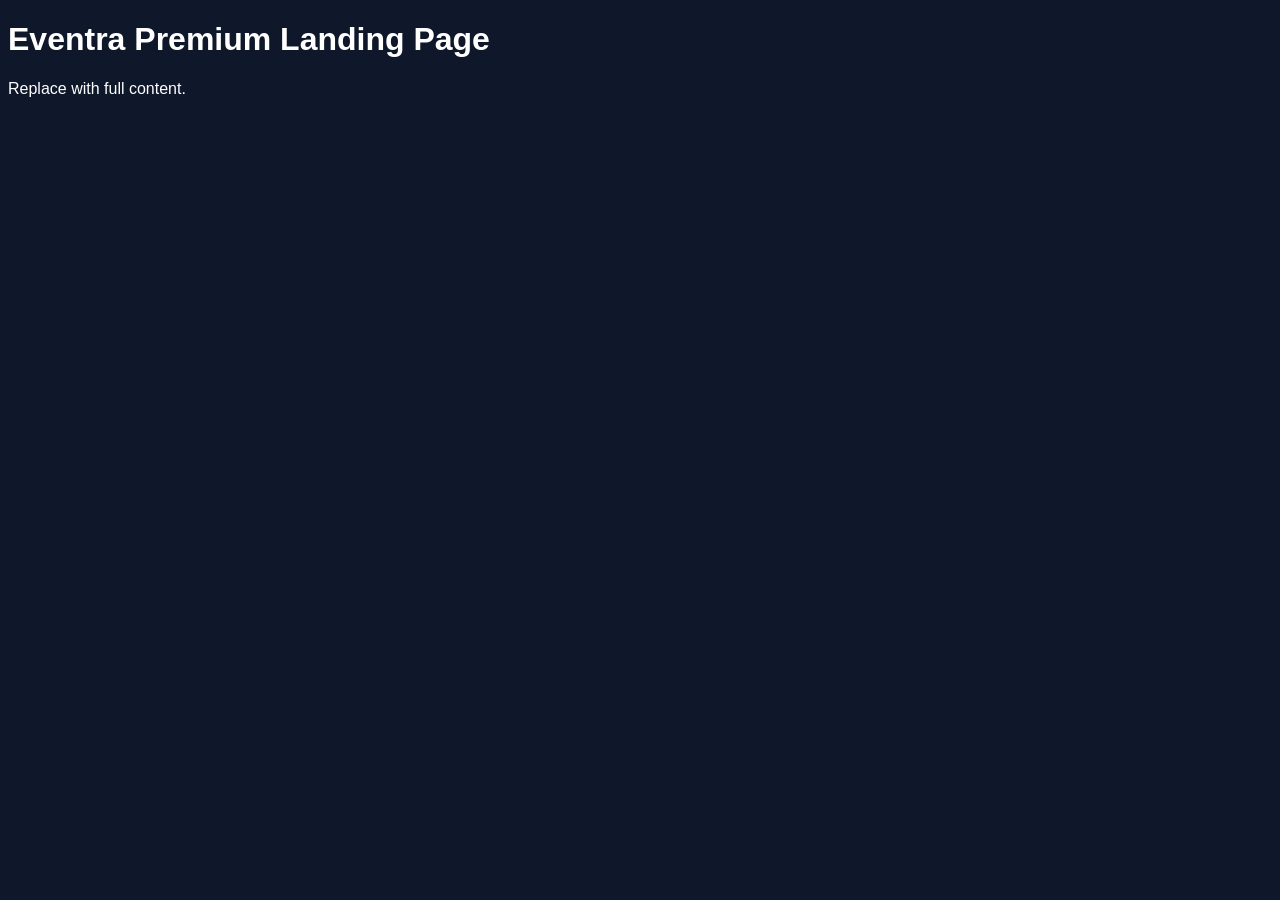
==== index.html @ ff05e982 "Initial commit" ====
<!DOCTYPE html><html><head><title>Eventra Premium</title><link rel='stylesheet' href='css/style.css'></head><body><h1>Eventra Premium Landing Page</h1><p>Replace with full content.</p><script src='js/script.js'></script></body></html>
---- css/style.css ----
body{font-family:Arial;background:#0F172A;color:white}
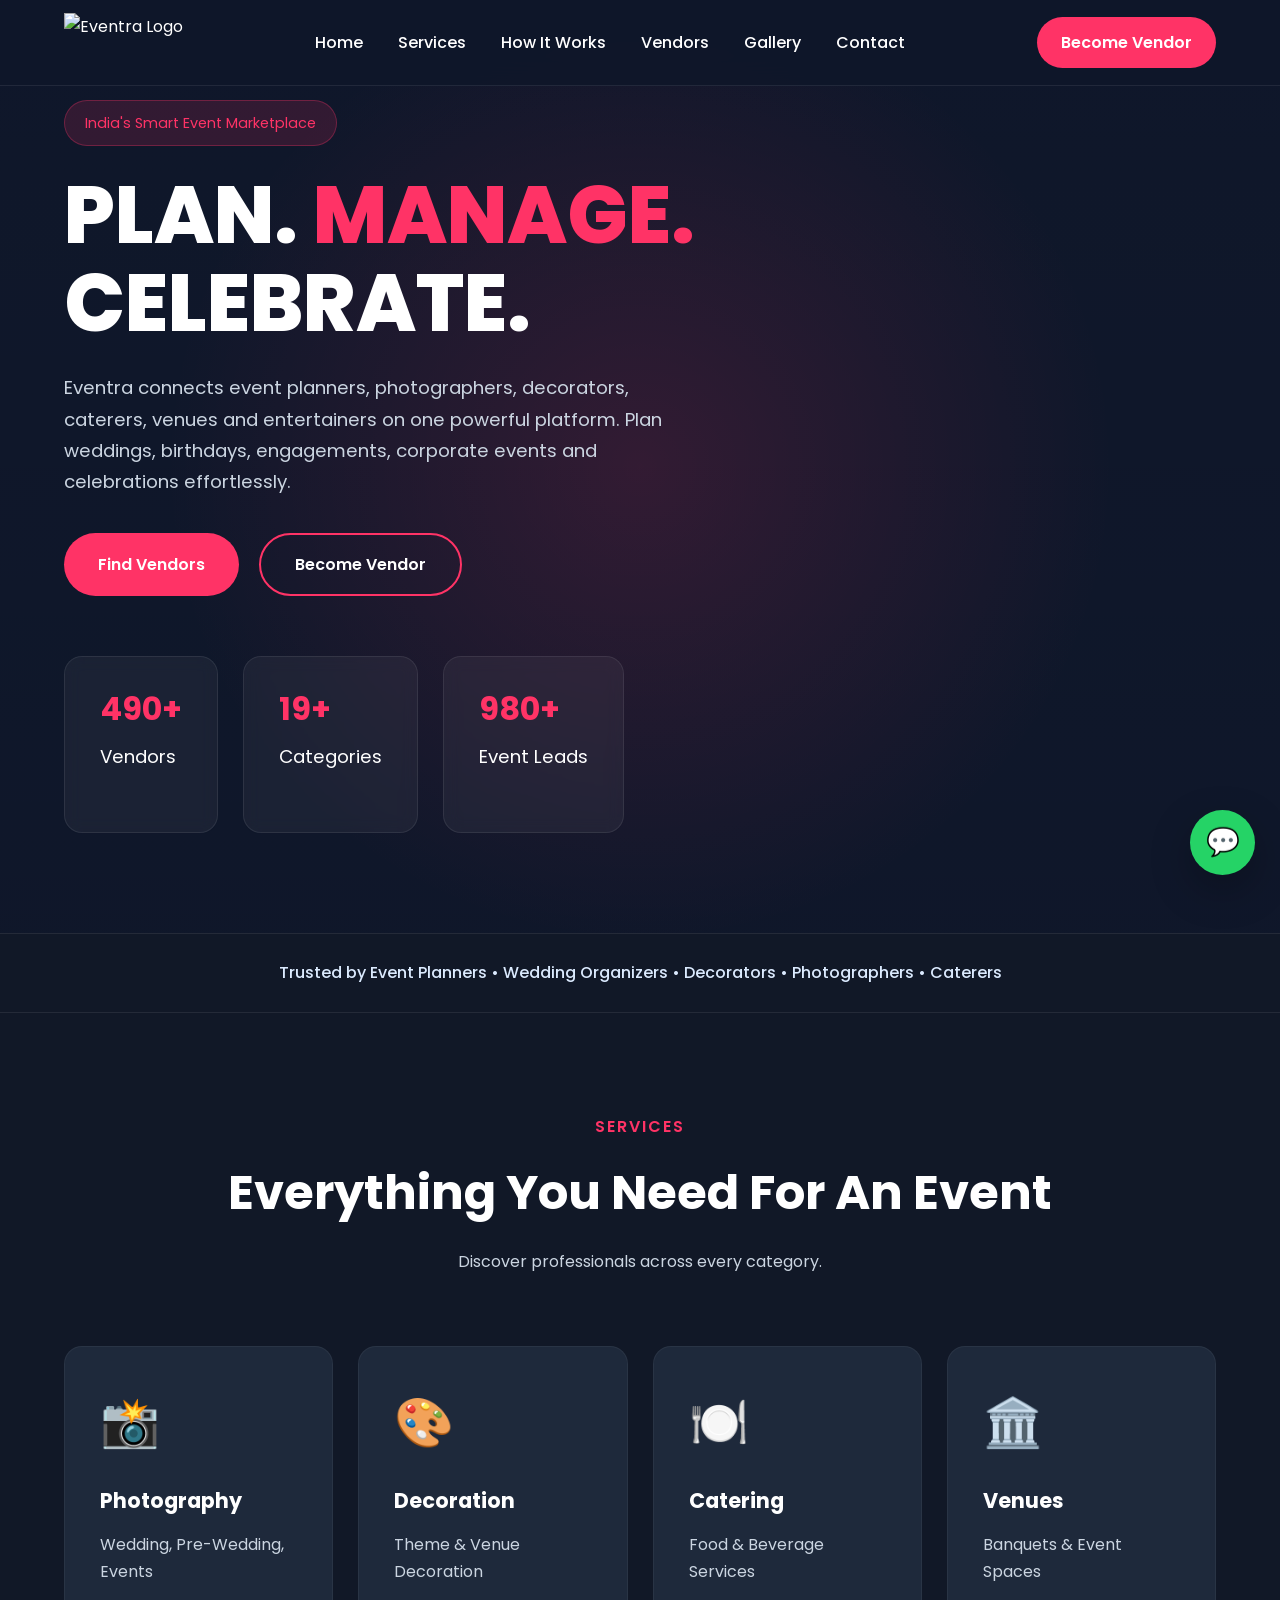
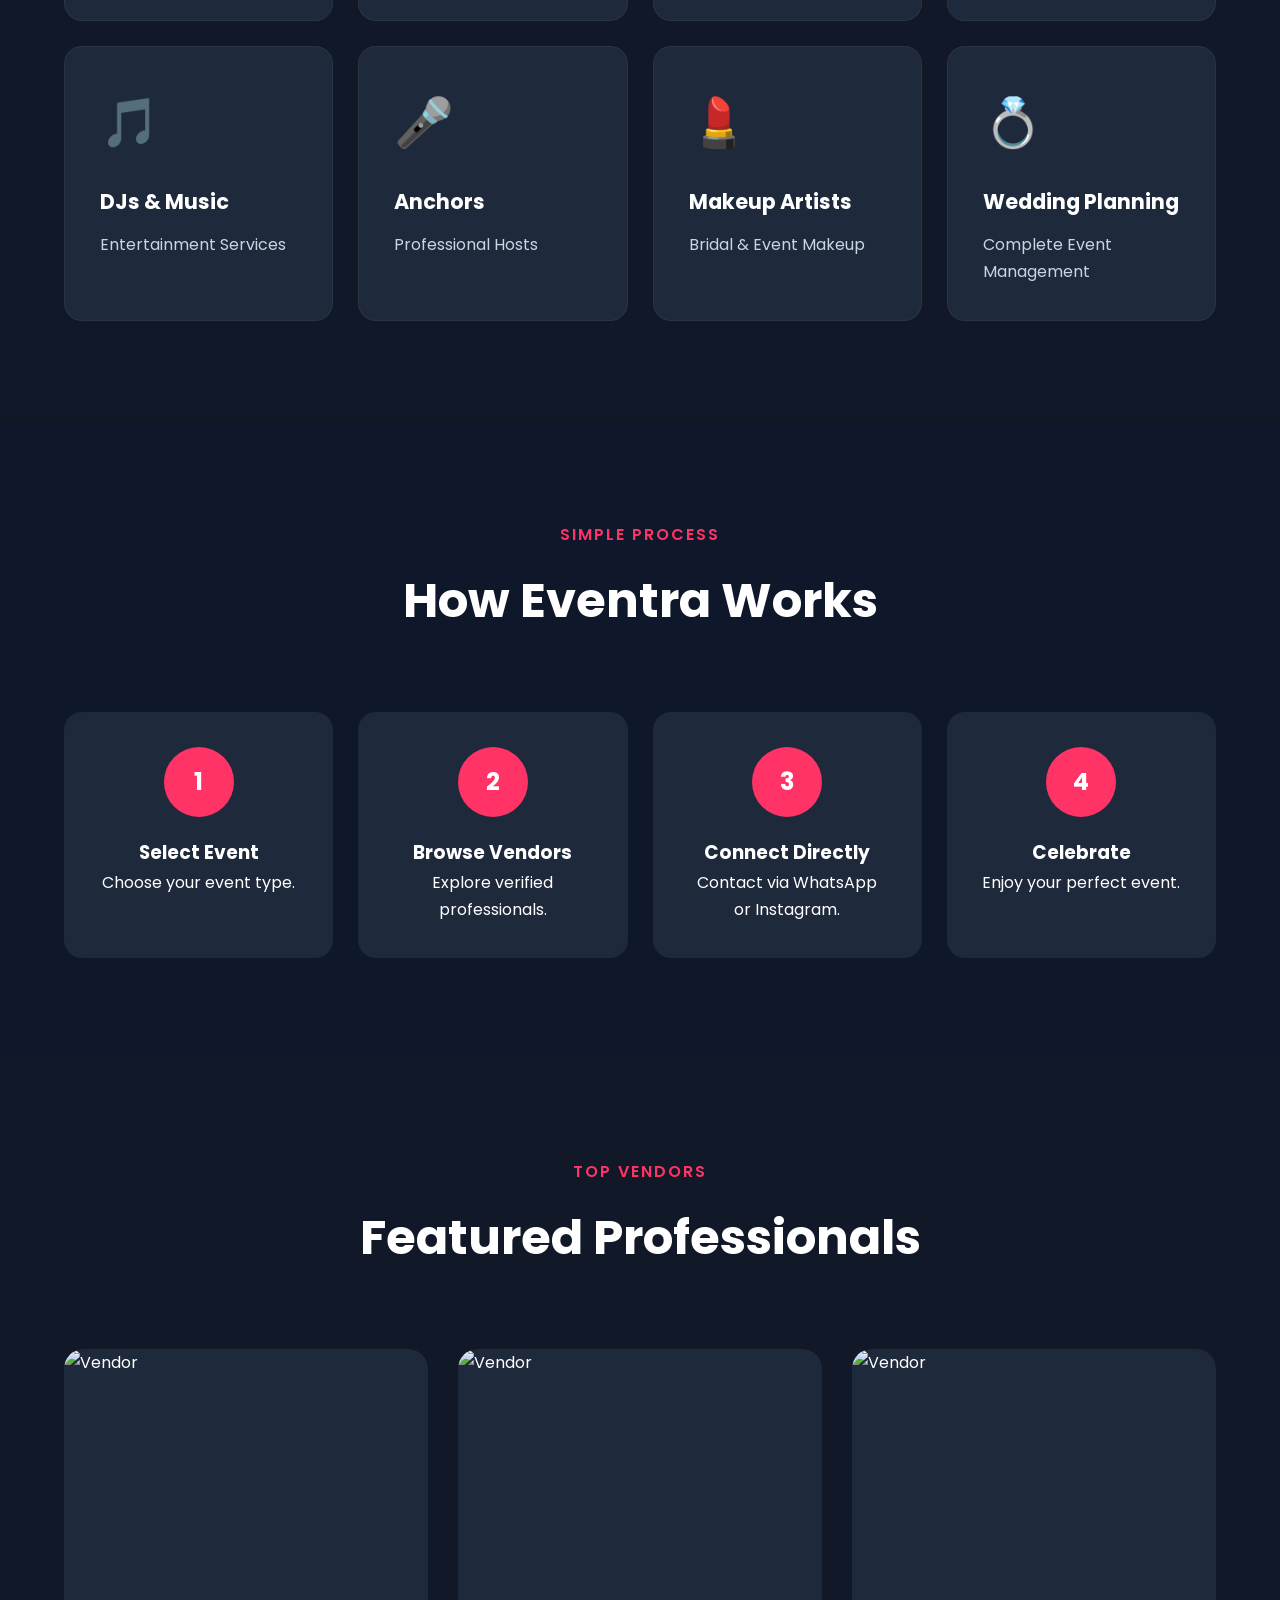
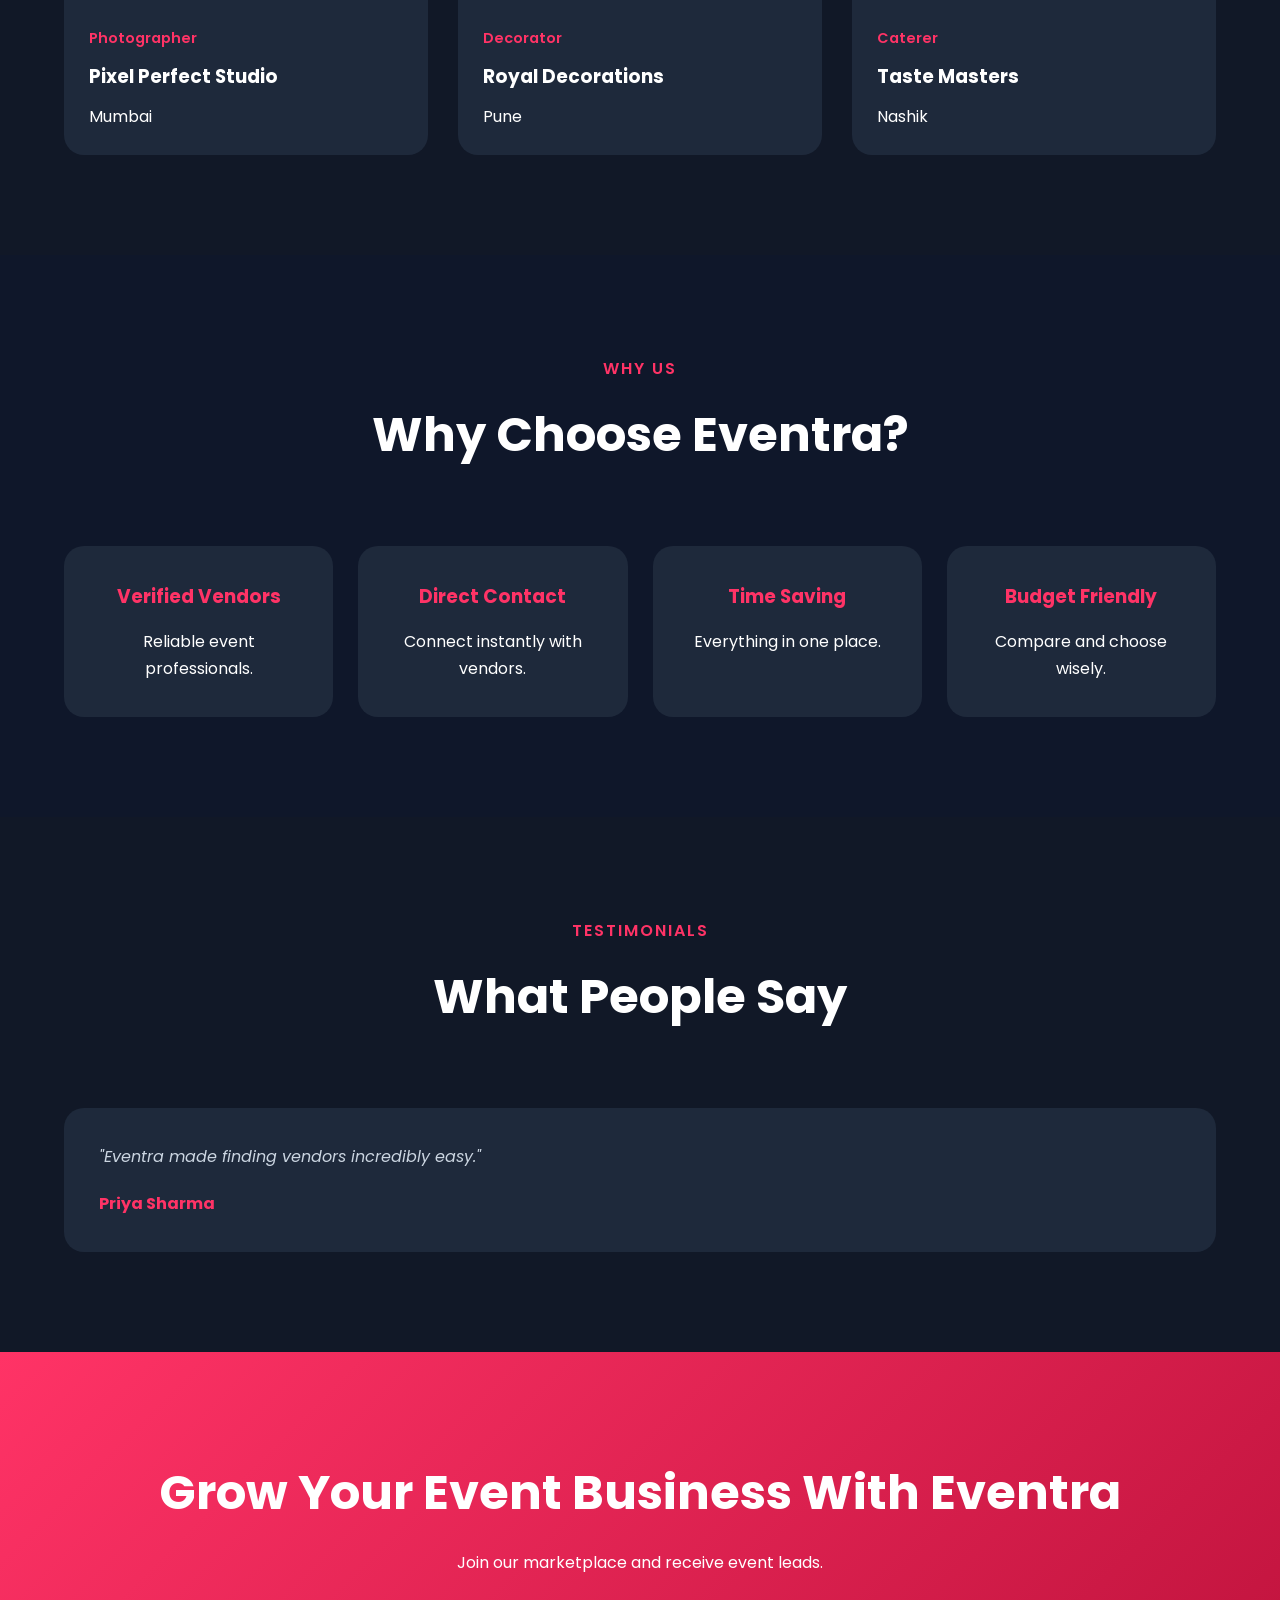
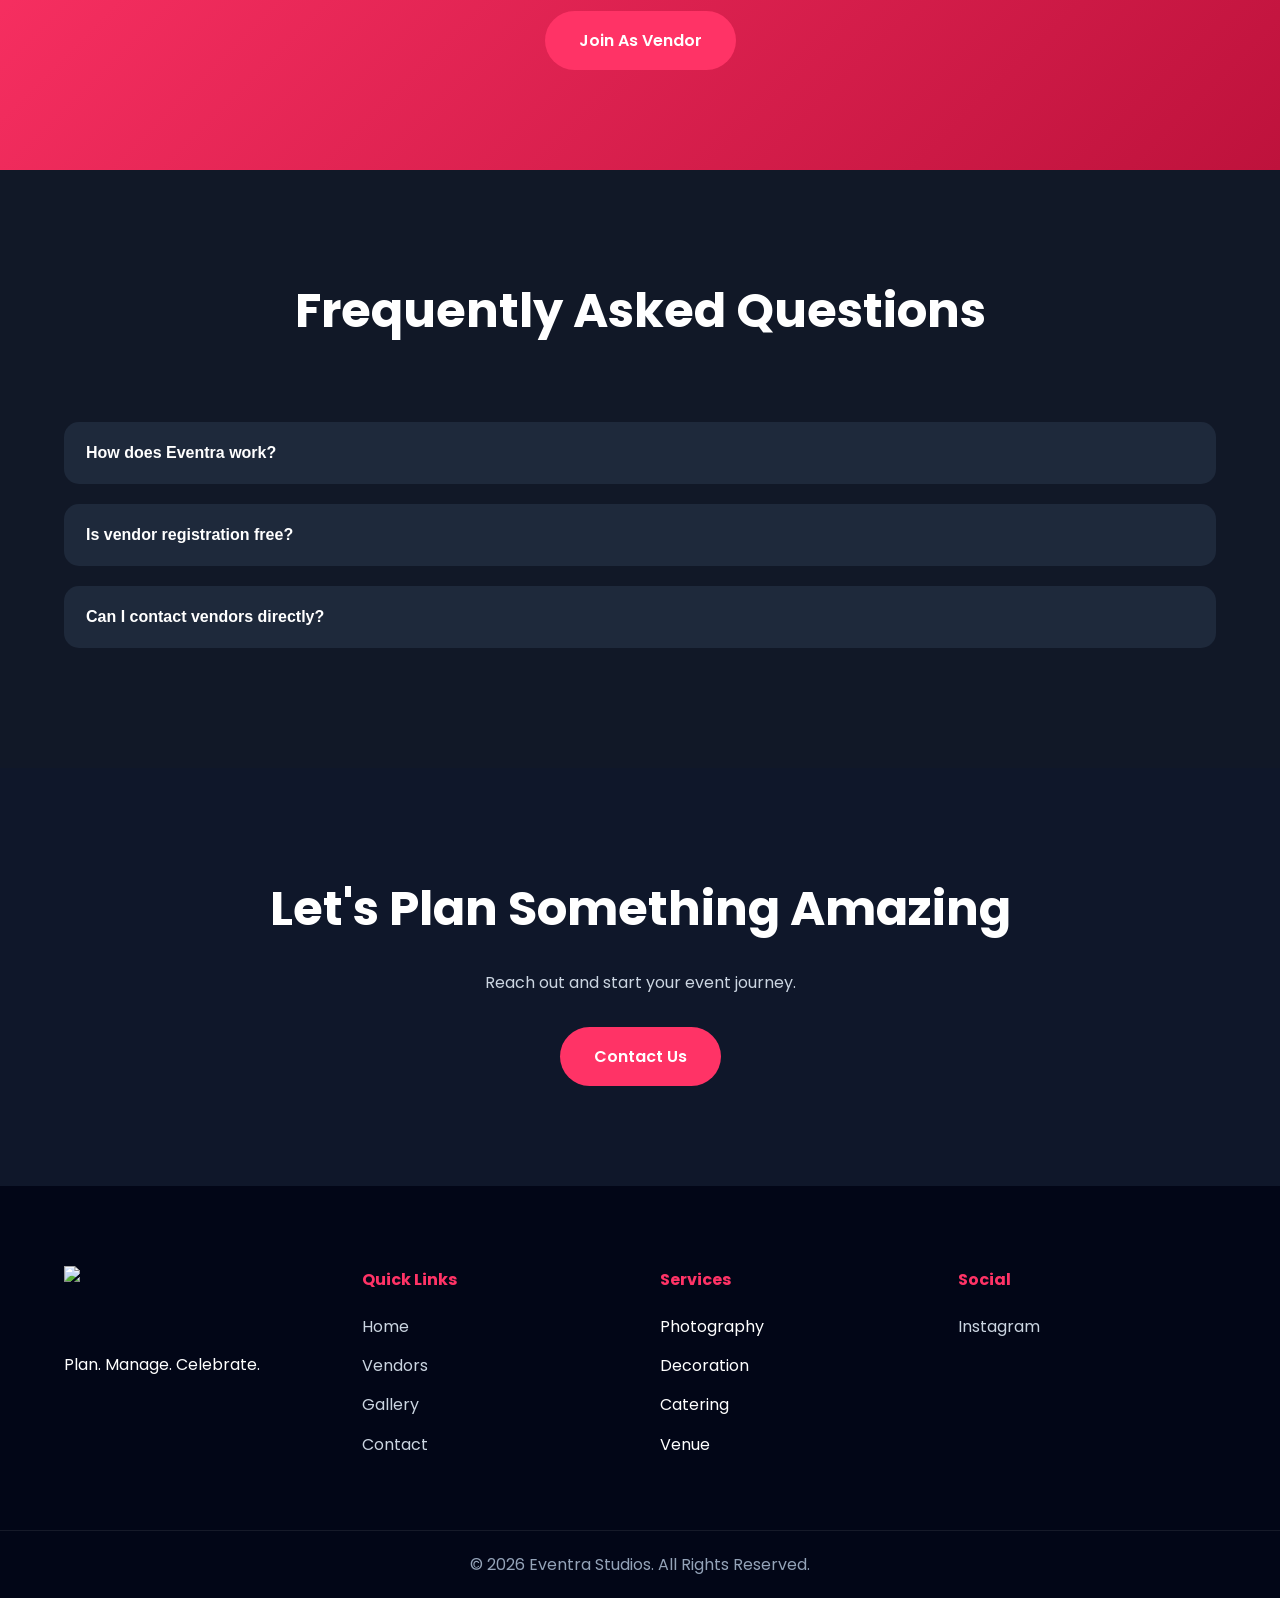
==== commit 36e961dd: "Major update to Eventra" ====
--- a/index.html
+++ b/index.html
@@ -1 +1,833 @@
-<!DOCTYPE html><html><head><title>Eventra Premium</title><link rel='stylesheet' href='css/style.css'></head><body><h1>Eventra Premium Landing Page</h1><p>Replace with full content.</p><script src='js/script.js'></script></body></html>+<!-- index.html -->
+<!DOCTYPE html>
+<html lang="en">
+
+<head>
+<meta charset="UTF-8">
+<meta name="viewport" content="width=device-width, initial-scale=1.0">
+
+<title>Eventra | Plan. Manage. Celebrate.</title>
+
+<meta name="description" content="Find photographers, decorators, caterers, venues and event professionals for weddings, birthdays, corporate events and more.">
+
+<meta name="keywords" content="Event Planning, Wedding Vendors, Photographers, Decorators, Caterers, Eventra">
+
+<meta name="author" content="Eventra Studios">
+
+<link rel="stylesheet" href="css/style.css">
+
+<link rel="preconnect" href="https://fonts.googleapis.com">
+<link rel="preconnect" href="https://fonts.gstatic.com" crossorigin>
+
+<link href="https://fonts.googleapis.com/css2?family=Poppins:wght@300;400;500;600;700;800&display=swap" rel="stylesheet">
+
+<link rel="icon" href="assets/logo.png">
+
+</head>
+
+<body>
+
+<!-- =========================
+     NAVBAR
+========================= -->
+
+<header class="header">
+
+<nav class="navbar container">
+
+<div class="logo">
+
+<img src="assets/logo.png" alt="Eventra Logo">
+
+</div>
+
+<ul class="nav-menu">
+
+<li>
+<a href="#home">Home</a>
+</li>
+
+<li>
+<a href="#services">Services</a>
+</li>
+
+<li>
+<a href="#how-it-works">How It Works</a>
+</li>
+
+<li>
+<a href="vendors.html">Vendors</a>
+</li>
+
+<li>
+<a href="gallery.html">Gallery</a>
+</li>
+
+<li>
+<a href="contact.html">Contact</a>
+</li>
+
+</ul>
+
+<div class="nav-actions">
+
+<a href="pages/become-vendor.html"
+class="btn-nav">
+
+Become Vendor
+
+</a>
+
+</div>
+
+<div class="hamburger">
+
+<span></span>
+<span></span>
+<span></span>
+
+</div>
+
+</nav>
+
+</header>
+
+<!-- =========================
+     HERO SECTION
+========================= -->
+
+<section id="home" class="hero">
+
+<div class="hero-overlay"></div>
+
+<div class="container hero-content">
+
+<div class="hero-text">
+
+<div class="hero-badge">
+
+India's Smart Event Marketplace
+
+</div>
+
+<h1>
+
+PLAN.
+<span>MANAGE.</span>
+CELEBRATE.
+
+</h1>
+
+<p>
+
+Eventra connects event planners,
+photographers, decorators,
+caterers, venues and entertainers
+on one powerful platform.
+
+Plan weddings, birthdays,
+engagements, corporate events
+and celebrations effortlessly.
+
+</p>
+
+<div class="hero-buttons">
+
+<a href="vendors.html"
+class="btn-primary">
+
+Find Vendors
+
+</a>
+
+<a href="pages/become-vendor.html"
+class="btn-secondary">
+
+Become Vendor
+
+</a>
+
+</div>
+
+<div class="hero-stats">
+
+<div class="stat-card">
+
+<h3>500+</h3>
+
+<p>Vendors</p>
+
+</div>
+
+<div class="stat-card">
+
+<h3>20+</h3>
+
+<p>Categories</p>
+
+</div>
+
+<div class="stat-card">
+
+<h3>1000+</h3>
+
+<p>Event Leads</p>
+
+</div>
+
+</div>
+
+</div>
+
+</div>
+
+</section>
+
+<!-- =========================
+     TRUST BAR
+========================= -->
+
+<section class="trust-bar">
+
+<div class="container">
+
+<p>
+
+Trusted by Event Planners • Wedding Organizers • Decorators • Photographers • Caterers
+
+</p>
+
+</div>
+
+</section>
+
+<!-- =========================
+     SERVICES
+========================= -->
+
+<section id="services" class="services">
+
+<div class="container">
+
+<div class="section-header">
+
+<span>Services</span>
+
+<h2>
+Everything You Need For An Event
+</h2>
+
+<p>
+Discover professionals across every category.
+</p>
+
+</div>
+
+<div class="service-grid">
+
+<div class="service-card">
+
+<div class="service-icon">📸</div>
+
+<h3>Photography</h3>
+
+<p>
+Wedding, Pre-Wedding, Events
+</p>
+
+</div>
+
+<div class="service-card">
+
+<div class="service-icon">🎨</div>
+
+<h3>Decoration</h3>
+
+<p>
+Theme & Venue Decoration
+</p>
+
+</div>
+
+<div class="service-card">
+
+<div class="service-icon">🍽️</div>
+
+<h3>Catering</h3>
+
+<p>
+Food & Beverage Services
+</p>
+
+</div>
+
+<div class="service-card">
+
+<div class="service-icon">🏛️</div>
+
+<h3>Venues</h3>
+
+<p>
+Banquets & Event Spaces
+</p>
+
+</div>
+
+<div class="service-card">
+
+<div class="service-icon">🎵</div>
+
+<h3>DJs & Music</h3>
+
+<p>
+Entertainment Services
+</p>
+
+</div>
+
+<div class="service-card">
+
+<div class="service-icon">🎤</div>
+
+<h3>Anchors</h3>
+
+<p>
+Professional Hosts
+</p>
+
+</div>
+
+<div class="service-card">
+
+<div class="service-icon">💄</div>
+
+<h3>Makeup Artists</h3>
+
+<p>
+Bridal & Event Makeup
+</p>
+
+</div>
+
+<div class="service-card">
+
+<div class="service-icon">💍</div>
+
+<h3>Wedding Planning</h3>
+
+<p>
+Complete Event Management
+</p>
+
+</div>
+
+</div>
+
+</div>
+
+</section>
+
+<!-- =========================
+     HOW IT WORKS
+========================= -->
+
+<section id="how-it-works" class="how-it-works">
+
+<div class="container">
+
+<div class="section-header">
+
+<span>Simple Process</span>
+
+<h2>How Eventra Works</h2>
+
+</div>
+
+<div class="steps">
+
+<div class="step">
+
+<div class="step-number">1</div>
+
+<h3>Select Event</h3>
+
+<p>
+Choose your event type.
+</p>
+
+</div>
+
+<div class="step">
+
+<div class="step-number">2</div>
+
+<h3>Browse Vendors</h3>
+
+<p>
+Explore verified professionals.
+</p>
+
+</div>
+
+<div class="step">
+
+<div class="step-number">3</div>
+
+<h3>Connect Directly</h3>
+
+<p>
+Contact via WhatsApp or Instagram.
+</p>
+
+</div>
+
+<div class="step">
+
+<div class="step-number">4</div>
+
+<h3>Celebrate</h3>
+
+<p>
+Enjoy your perfect event.
+</p>
+
+</div>
+
+</div>
+
+</div>
+
+</section>
+
+<!-- =========================
+     FEATURED VENDORS
+========================= -->
+
+<section class="featured-vendors">
+
+<div class="container">
+
+<div class="section-header">
+
+<span>Top Vendors</span>
+
+<h2>Featured Professionals</h2>
+
+</div>
+
+<div class="featured-grid">
+
+<div class="vendor-box">
+
+<img src="assets/vendor1.jpg" alt="Vendor">
+
+<div class="vendor-info">
+
+<span>Photographer</span>
+
+<h3>Pixel Perfect Studio</h3>
+
+<p>Mumbai</p>
+
+</div>
+
+</div>
+
+<div class="vendor-box">
+
+<img src="assets/vendor2.jpg" alt="Vendor">
+
+<div class="vendor-info">
+
+<span>Decorator</span>
+
+<h3>Royal Decorations</h3>
+
+<p>Pune</p>
+
+</div>
+
+</div>
+
+<div class="vendor-box">
+
+<img src="assets/vendor3.jpg" alt="Vendor">
+
+<div class="vendor-info">
+
+<span>Caterer</span>
+
+<h3>Taste Masters</h3>
+
+<p>Nashik</p>
+
+</div>
+
+</div>
+
+</div>
+
+</div>
+
+</section>
+
+<!-- =========================
+     WHY EVENTRA
+========================= -->
+
+<section class="why-eventra">
+
+<div class="container">
+
+<div class="section-header">
+
+<span>Why Us</span>
+
+<h2>Why Choose Eventra?</h2>
+
+</div>
+
+<div class="why-grid">
+
+<div class="why-card">
+
+<h3>Verified Vendors</h3>
+
+<p>
+Reliable event professionals.
+</p>
+
+</div>
+
+<div class="why-card">
+
+<h3>Direct Contact</h3>
+
+<p>
+Connect instantly with vendors.
+</p>
+
+</div>
+
+<div class="why-card">
+
+<h3>Time Saving</h3>
+
+<p>
+Everything in one place.
+</p>
+
+</div>
+
+<div class="why-card">
+
+<h3>Budget Friendly</h3>
+
+<p>
+Compare and choose wisely.
+</p>
+
+</div>
+
+</div>
+
+</div>
+
+</section>
+
+<!-- =========================
+     TESTIMONIALS
+========================= -->
+
+<section class="testimonials">
+
+<div class="container">
+
+<div class="section-header">
+
+<span>Testimonials</span>
+
+<h2>What People Say</h2>
+
+</div>
+
+<div class="testimonial-slider">
+
+<div class="testimonial">
+
+<p>
+
+"Eventra made finding vendors incredibly easy."
+
+</p>
+
+<h4>
+Priya Sharma
+</h4>
+
+</div>
+
+<div class="testimonial">
+
+<p>
+
+"We booked a photographer and decorator within two days."
+
+</p>
+
+<h4>
+Rahul Patil
+</h4>
+
+</div>
+
+<div class="testimonial">
+
+<p>
+
+"Simple, clean and useful platform."
+
+</p>
+
+<h4>
+Sneha Kulkarni
+</h4>
+
+</div>
+
+</div>
+
+</div>
+
+</section>
+
+<!-- =========================
+     CTA
+========================= -->
+
+<section class="cta-section">
+
+<div class="container">
+
+<h2>
+
+Grow Your Event Business With Eventra
+
+</h2>
+
+<p>
+
+Join our marketplace and receive event leads.
+
+</p>
+
+<a href="pages/become-vendor.html"
+class="btn-primary">
+
+Join As Vendor
+
+</a>
+
+</div>
+
+</section>
+
+<!-- =========================
+     FAQ
+========================= -->
+
+<section class="faq-section">
+
+<div class="container">
+
+<div class="section-header">
+
+<h2>
+Frequently Asked Questions
+</h2>
+
+</div>
+
+<div class="faq-item">
+
+<button class="faq-question">
+
+How does Eventra work?
+
+</button>
+
+<div class="faq-answer">
+
+<p>
+Browse vendors and connect directly.
+</p>
+
+</div>
+
+</div>
+
+<div class="faq-item">
+
+<button class="faq-question">
+
+Is vendor registration free?
+
+</button>
+
+<div class="faq-answer">
+
+<p>
+Yes, during the launch phase.
+</p>
+
+</div>
+
+</div>
+
+<div class="faq-item">
+
+<button class="faq-question">
+
+Can I contact vendors directly?
+
+</button>
+
+<div class="faq-answer">
+
+<p>
+Yes through WhatsApp and Instagram.
+</p>
+
+</div>
+
+</div>
+
+</div>
+
+</section>
+
+<!-- =========================
+     CONTACT CTA
+========================= -->
+
+<section class="contact-cta">
+
+<div class="container">
+
+<h2>
+
+Let's Plan Something Amazing
+
+</h2>
+
+<p>
+
+Reach out and start your event journey.
+
+</p>
+
+<a href="contact.html"
+class="btn-primary">
+
+Contact Us
+
+</a>
+
+</div>
+
+</section>
+
+<!-- =========================
+     FOOTER
+========================= -->
+
+<footer class="footer">
+
+<div class="container footer-grid">
+
+<div>
+
+<img src="assets/logo.png"
+class="footer-logo">
+
+<p>
+
+Plan. Manage. Celebrate.
+
+</p>
+
+</div>
+
+<div>
+
+<h4>Quick Links</h4>
+
+<ul>
+
+<li><a href="#">Home</a></li>
+<li><a href="vendors.html">Vendors</a></li>
+<li><a href="gallery.html">Gallery</a></li>
+<li><a href="contact.html">Contact</a></li>
+
+</ul>
+
+</div>
+
+<div>
+
+<h4>Services</h4>
+
+<ul>
+
+<li>Photography</li>
+<li>Decoration</li>
+<li>Catering</li>
+<li>Venue</li>
+
+</ul>
+
+</div>
+
+<div>
+
+<h4>Social</h4>
+
+<ul>
+
+<li>
+
+<a href="https://www.instagram.com/eventra_studios">
+
+Instagram
+
+</a>
+
+</li>
+
+</ul>
+
+</div>
+
+</div>
+
+<div class="copyright">
+
+© 2026 Eventra Studios.
+All Rights Reserved.
+
+</div>
+
+</footer>
+
+<a href="https://wa.me/919999999999"
+class="whatsapp-btn"
+target="_blank">
+
+💬
+
+</a>
+
+<script src="js/script.js"></script>
+
+</body>
+</html>
--- a/css/style.css
+++ b/css/style.css
@@ -1 +1,2027 @@
-body{font-family:Arial;background:#0F172A;color:white}+/* ==================================================
+   EVENTRA PREMIUM DESIGN SYSTEM
+   FILE: css/style.css
+   Compatible with index.html provided earlier
+================================================== */
+
+/* =========================
+   RESET
+========================= */
+
+*{
+margin:0;
+padding:0;
+box-sizing:border-box;
+}
+
+html{
+scroll-behavior:smooth;
+}
+
+body{
+font-family:'Poppins',sans-serif;
+background:#0f172a;
+color:#ffffff;
+overflow-x:hidden;
+line-height:1.7;
+}
+
+/* =========================
+   ROOT VARIABLES
+========================= */
+
+:root{
+
+--primary:#ff3366;
+--primary-dark:#e11d48;
+
+--secondary:#1e293b;
+
+--dark:#0f172a;
+--dark-light:#172554;
+
+--white:#ffffff;
+--gray:#cbd5e1;
+
+--shadow:
+0 15px 40px rgba(0,0,0,.25);
+
+--radius:18px;
+
+--container:1200px;
+
+}
+
+/* =========================
+   GLOBAL
+========================= */
+
+.container{
+
+width:90%;
+max-width:var(--container);
+
+margin:auto;
+
+}
+
+section{
+
+padding:100px 0;
+
+}
+
+img{
+
+max-width:100%;
+display:block;
+
+}
+
+a{
+
+text-decoration:none;
+
+}
+
+ul{
+
+list-style:none;
+
+}
+
+/* =========================
+   HEADER
+========================= */
+
+.header{
+
+position:fixed;
+
+top:0;
+left:0;
+
+width:100%;
+
+z-index:999;
+
+background:
+rgba(15,23,42,.95);
+
+backdrop-filter:blur(15px);
+
+border-bottom:
+1px solid rgba(255,255,255,.08);
+
+}
+
+/* =========================
+   NAVBAR
+========================= */
+
+.navbar{
+
+height:85px;
+
+display:flex;
+align-items:center;
+justify-content:space-between;
+
+}
+
+.logo img{
+
+height:60px;
+
+}
+
+.nav-menu{
+
+display:flex;
+align-items:center;
+gap:35px;
+
+}
+
+.nav-menu a{
+
+color:var(--white);
+
+font-weight:500;
+
+transition:.3s;
+
+}
+
+.nav-menu a:hover{
+
+color:var(--primary);
+
+}
+
+.nav-actions{
+
+display:flex;
+align-items:center;
+
+}
+
+.btn-nav{
+
+background:var(--primary);
+
+padding:12px 24px;
+
+border-radius:50px;
+
+font-weight:600;
+
+color:#fff;
+
+transition:.3s;
+
+}
+
+.btn-nav:hover{
+
+background:var(--primary-dark);
+
+}
+
+/* =========================
+   HAMBURGER
+========================= */
+
+.hamburger{
+
+display:none;
+
+flex-direction:column;
+
+gap:5px;
+
+cursor:pointer;
+
+}
+
+.hamburger span{
+
+width:25px;
+height:3px;
+
+background:white;
+
+border-radius:5px;
+
+}
+
+/* =========================
+   HERO
+========================= */
+
+.hero{
+
+min-height:100vh;
+
+display:flex;
+align-items:center;
+
+position:relative;
+
+background:
+linear-gradient(
+rgba(15,23,42,.85),
+rgba(15,23,42,.95)
+),
+url('../assets/hero.jpg');
+
+background-size:cover;
+background-position:center;
+
+}
+
+.hero-overlay{
+
+position:absolute;
+inset:0;
+
+background:
+radial-gradient(
+circle at center,
+rgba(255,51,102,.15),
+transparent 60%
+);
+
+}
+
+.hero-content{
+
+position:relative;
+z-index:2;
+
+}
+
+.hero-text{
+
+max-width:750px;
+
+}
+
+.hero-badge{
+
+display:inline-block;
+
+background:
+rgba(255,51,102,.15);
+
+border:
+1px solid rgba(255,51,102,.3);
+
+padding:10px 20px;
+
+border-radius:50px;
+
+margin-bottom:25px;
+
+font-size:.9rem;
+
+color:var(--primary);
+
+}
+
+.hero h1{
+
+font-size:5rem;
+
+font-weight:800;
+
+line-height:1.1;
+
+margin-bottom:25px;
+
+}
+
+.hero h1 span{
+
+color:var(--primary);
+
+}
+
+.hero p{
+
+font-size:1.15rem;
+
+max-width:650px;
+
+color:var(--gray);
+
+margin-bottom:35px;
+
+}
+
+/* =========================
+   HERO BUTTONS
+========================= */
+
+.hero-buttons{
+
+display:flex;
+
+gap:20px;
+
+flex-wrap:wrap;
+
+}
+
+.btn-primary{
+
+display:inline-flex;
+
+align-items:center;
+justify-content:center;
+
+padding:16px 34px;
+
+background:var(--primary);
+
+color:white;
+
+font-weight:600;
+
+border-radius:50px;
+
+transition:.3s;
+
+}
+
+.btn-primary:hover{
+
+transform:translateY(-3px);
+
+background:var(--primary-dark);
+
+}
+
+.btn-secondary{
+
+display:inline-flex;
+
+align-items:center;
+justify-content:center;
+
+padding:16px 34px;
+
+border:2px solid var(--primary);
+
+color:white;
+
+border-radius:50px;
+
+font-weight:600;
+
+transition:.3s;
+
+}
+
+.btn-secondary:hover{
+
+background:var(--primary);
+
+}
+
+/* =========================
+   HERO STATS
+========================= */
+
+.hero-stats{
+
+display:flex;
+
+gap:25px;
+
+margin-top:60px;
+
+flex-wrap:wrap;
+
+}
+
+.stat-card{
+
+background:
+rgba(255,255,255,.05);
+
+border:
+1px solid rgba(255,255,255,.08);
+
+padding:25px 35px;
+
+border-radius:var(--radius);
+
+backdrop-filter:blur(8px);
+
+}
+
+.stat-card h3{
+
+font-size:2rem;
+
+color:var(--primary);
+
+}
+
+.stat-card p{
+
+margin-top:5px;
+
+color:#fff;
+
+}
+
+/* =========================
+   TRUST BAR
+========================= */
+
+.trust-bar{
+
+padding:25px 0;
+
+background:#111827;
+
+text-align:center;
+
+border-top:
+1px solid rgba(255,255,255,.08);
+
+border-bottom:
+1px solid rgba(255,255,255,.08);
+
+}
+
+.trust-bar p{
+
+font-weight:500;
+
+color:#dbeafe;
+
+}
+
+/* =========================
+   SECTION HEADER
+========================= */
+
+.section-header{
+
+text-align:center;
+
+margin-bottom:70px;
+
+}
+
+.section-header span{
+
+display:inline-block;
+
+color:var(--primary);
+
+font-weight:600;
+
+margin-bottom:12px;
+
+text-transform:uppercase;
+
+letter-spacing:2px;
+
+}
+
+.section-header h2{
+
+font-size:3rem;
+
+margin-bottom:15px;
+
+}
+
+.section-header p{
+
+max-width:650px;
+
+margin:auto;
+
+color:var(--gray);
+
+}
+
+/* =========================
+   SERVICES
+========================= */
+
+.services{
+
+background:#111827;
+
+}
+
+.service-grid{
+
+display:grid;
+
+grid-template-columns:
+repeat(auto-fit,minmax(250px,1fr));
+
+gap:25px;
+
+}
+
+.service-card{
+
+background:var(--secondary);
+
+padding:35px;
+
+border-radius:var(--radius);
+
+transition:.35s;
+
+border:
+1px solid rgba(255,255,255,.05);
+
+}
+
+.service-card:hover{
+
+transform:translateY(-10px);
+
+border-color:var(--primary);
+
+}
+
+.service-icon{
+
+font-size:3rem;
+
+margin-bottom:20px;
+
+}
+
+.service-card h3{
+
+margin-bottom:12px;
+
+font-size:1.3rem;
+
+}
+
+.service-card p{
+
+color:var(--gray);
+
+}
+
+/* =========================
+   HOW IT WORKS
+========================= */
+
+.steps{
+
+display:grid;
+
+grid-template-columns:
+repeat(auto-fit,minmax(250px,1fr));
+
+gap:25px;
+
+}
+
+.step{
+
+background:var(--secondary);
+
+padding:35px;
+
+border-radius:var(--radius);
+
+text-align:center;
+
+}
+
+.step-number{
+
+width:70px;
+height:70px;
+
+margin:auto;
+
+background:var(--primary);
+
+border-radius:50%;
+
+display:flex;
+
+align-items:center;
+justify-content:center;
+
+font-size:1.5rem;
+font-weight:700;
+
+margin-bottom:20px;
+
+}
+
+/* =========================
+   FEATURED VENDORS
+========================= */
+
+.featured-vendors{
+
+background:#111827;
+
+}
+
+.featured-grid{
+
+display:grid;
+
+grid-template-columns:
+repeat(auto-fit,minmax(320px,1fr));
+
+gap:30px;
+
+}
+
+.vendor-box{
+
+background:var(--secondary);
+
+border-radius:20px;
+
+overflow:hidden;
+
+transition:.3s;
+
+}
+
+.vendor-box:hover{
+
+transform:translateY(-10px);
+
+}
+
+.vendor-box img{
+
+width:100%;
+
+height:250px;
+
+object-fit:cover;
+
+}
+
+.vendor-info{
+
+padding:25px;
+
+}
+
+.vendor-info span{
+
+color:var(--primary);
+
+font-size:.9rem;
+
+font-weight:600;
+
+}
+
+.vendor-info h3{
+
+margin-top:10px;
+
+margin-bottom:10px;
+
+}
+
+/* =========================
+   WHY EVENTRA
+========================= */
+
+.why-grid{
+
+display:grid;
+
+grid-template-columns:
+repeat(auto-fit,minmax(260px,1fr));
+
+gap:25px;
+
+}
+
+.why-card{
+
+background:var(--secondary);
+
+padding:35px;
+
+border-radius:20px;
+
+text-align:center;
+
+}
+
+.why-card h3{
+
+margin-bottom:15px;
+
+color:var(--primary);
+
+}
+
+/* =========================
+   TESTIMONIALS
+========================= */
+
+.testimonials{
+
+background:#111827;
+
+}
+
+.testimonial-slider{
+
+display:grid;
+
+grid-template-columns:
+repeat(auto-fit,minmax(300px,1fr));
+
+gap:25px;
+
+}
+
+.testimonial{
+
+background:var(--secondary);
+
+padding:35px;
+
+border-radius:20px;
+
+}
+
+.testimonial p{
+
+font-style:italic;
+
+margin-bottom:20px;
+
+color:var(--gray);
+
+}
+
+.testimonial h4{
+
+color:var(--primary);
+
+}
+
+/* =========================
+   CTA SECTION
+========================= */
+
+.cta-section{
+
+background:
+linear-gradient(
+135deg,
+#ff3366,
+#be123c
+);
+
+text-align:center;
+
+}
+
+.cta-section h2{
+
+font-size:3rem;
+
+margin-bottom:15px;
+
+}
+
+.cta-section p{
+
+margin-bottom:35px;
+
+}
+
+/* =========================
+   FAQ
+========================= */
+
+.faq-section{
+
+background:#111827;
+
+}
+
+.faq-item{
+
+background:var(--secondary);
+
+margin-bottom:20px;
+
+border-radius:15px;
+
+overflow:hidden;
+
+}
+
+.faq-question{
+
+width:100%;
+
+background:none;
+
+border:none;
+
+color:white;
+
+padding:22px;
+
+cursor:pointer;
+
+font-size:1rem;
+
+font-weight:600;
+
+text-align:left;
+
+}
+
+.faq-answer{
+
+max-height:0;
+
+overflow:hidden;
+
+transition:max-height .4s ease;
+
+}
+
+.faq-answer p{
+
+padding:0 22px 22px;
+
+color:var(--gray);
+
+}
+
+/* =========================
+   CONTACT CTA
+========================= */
+
+.contact-cta{
+
+text-align:center;
+
+}
+
+.contact-cta h2{
+
+font-size:3rem;
+
+margin-bottom:20px;
+
+}
+
+.contact-cta p{
+
+margin-bottom:30px;
+
+color:var(--gray);
+
+}
+
+/* =========================
+   FOOTER
+========================= */
+
+.footer{
+
+background:#020617;
+
+padding-top:80px;
+
+}
+
+.footer-grid{
+
+display:grid;
+
+grid-template-columns:
+repeat(auto-fit,minmax(220px,1fr));
+
+gap:40px;
+
+padding-bottom:60px;
+
+}
+
+.footer-logo{
+
+height:70px;
+
+margin-bottom:15px;
+
+}
+
+.footer h4{
+
+margin-bottom:20px;
+
+color:var(--primary);
+
+}
+
+.footer ul li{
+
+margin-bottom:12px;
+
+}
+
+.footer ul li a{
+
+color:var(--gray);
+
+}
+
+.footer ul li a:hover{
+
+color:white;
+
+}
+
+.copyright{
+
+padding:20px;
+
+text-align:center;
+
+border-top:
+1px solid rgba(255,255,255,.08);
+
+color:#94a3b8;
+
+}
+
+/* =========================
+   WHATSAPP
+========================= */
+
+.whatsapp-btn{
+
+position:fixed;
+
+right:25px;
+bottom:25px;
+
+width:65px;
+height:65px;
+
+background:#25D366;
+
+display:flex;
+
+align-items:center;
+justify-content:center;
+
+border-radius:50%;
+
+font-size:1.7rem;
+
+color:white;
+
+z-index:999;
+
+box-shadow:var(--shadow);
+
+}
+
+/* =========================
+   ANIMATIONS
+========================= */
+
+.fade-up{
+
+opacity:0;
+
+transform:
+translateY(40px);
+
+transition:
+all .8s ease;
+
+}
+
+.fade-up.show{
+
+opacity:1;
+
+transform:
+translateY(0);
+
+}
+
+/* =========================
+   MOBILE
+========================= */
+
+@media(max-width:992px){
+
+.hero h1{
+
+font-size:3.8rem;
+
+}
+
+}
+
+@media(max-width:768px){
+
+.nav-menu{
+
+position:fixed;
+
+top:85px;
+left:-100%;
+
+width:100%;
+height:100vh;
+
+background:#0f172a;
+
+flex-direction:column;
+
+padding-top:50px;
+
+transition:.3s;
+
+}
+
+.nav-menu.active{
+
+left:0;
+
+}
+
+.hamburger{
+
+display:flex;
+
+}
+
+.nav-actions{
+
+display:none;
+
+}
+
+/* =========================
+VENDORS PAGE
+========================= */
+
+.vendors-hero{
+
+padding-top:150px;
+padding-bottom:80px;
+
+text-align:center;
+
+background:
+linear-gradient(
+135deg,
+#0f172a,
+#172554
+);
+
+}
+
+.vendors-hero h1{
+
+font-size:4rem;
+
+margin-bottom:20px;
+
+}
+
+.vendors-hero p{
+
+max-width:700px;
+
+margin:auto;
+
+color:var(--gray);
+
+}
+
+.vendors-page{
+
+padding:80px 0;
+
+}
+
+.vendor-filters{
+
+display:flex;
+
+gap:15px;
+
+margin-bottom:50px;
+
+flex-wrap:wrap;
+
+justify-content:center;
+
+}
+
+.vendor-filters input,
+.vendor-filters select{
+
+padding:15px;
+
+min-width:250px;
+
+border:none;
+
+border-radius:12px;
+
+background:#1e293b;
+
+color:white;
+
+font-family:'Poppins';
+
+}
+
+.vendor-grid{
+
+display:grid;
+
+grid-template-columns:
+repeat(auto-fit,minmax(320px,1fr));
+
+gap:30px;
+
+}
+
+.vendor-card{
+
+background:#1e293b;
+
+border-radius:20px;
+
+overflow:hidden;
+
+transition:.3s;
+
+}
+
+.vendor-card:hover{
+
+transform:translateY(-8px);
+
+}
+
+.vendor-card img{
+
+width:100%;
+
+height:250px;
+
+object-fit:cover;
+
+}
+
+.vendor-content{
+
+padding:25px;
+
+}
+
+.vendor-content h3{
+
+margin:15px 0;
+
+}
+
+.vendor-tag{
+
+display:inline-block;
+
+padding:8px 15px;
+
+background:#ff3366;
+
+border-radius:50px;
+
+font-size:.8rem;
+
+}
+
+.vendor-actions{
+
+display:flex;
+
+gap:10px;
+
+margin-top:20px;
+
+}
+
+.vendor-actions a{
+
+flex:1;
+
+text-align:center;
+
+}
+
+.no-results{
+
+text-align:center;
+
+font-size:1.3rem;
+
+padding:50px;
+
+background:#1e293b;
+
+border-radius:20px;
+
+}
+
+.hero{
+
+text-align:center;
+
+}
+
+.hero h1{
+
+font-size:2.8rem;
+
+}
+
+.hero-stats{
+
+justify-content:center;
+
+}
+
+.section-header h2{
+
+font-size:2.2rem;
+
+}
+
+.cta-section h2,
+.contact-cta h2{
+
+font-size:2.2rem;
+
+}
+
+}
+
+@media(max-width:480px){
+
+.hero h1{
+
+font-size:2.3rem;
+
+}
+
+.hero-buttons{
+
+flex-direction:column;
+
+}
+
+.btn-primary,
+.btn-secondary{
+
+width:100%;
+
+}
+
+}
+
+/* =========================
+GALLERY PAGE
+========================= */
+
+.gallery-hero{
+
+padding-top:150px;
+padding-bottom:80px;
+
+text-align:center;
+
+background:
+linear-gradient(
+135deg,
+#0f172a,
+#172554
+);
+
+}
+
+.gallery-hero h1{
+
+font-size:4rem;
+
+margin-bottom:20px;
+
+}
+
+.gallery-hero p{
+
+max-width:700px;
+
+margin:auto;
+
+color:var(--gray);
+
+}
+
+/* FILTERS */
+
+.gallery-filter-section{
+
+padding:40px 0;
+
+background:#111827;
+
+}
+
+.gallery-filters{
+
+display:flex;
+
+justify-content:center;
+
+gap:15px;
+
+flex-wrap:wrap;
+
+}
+
+.gallery-btn{
+
+padding:12px 25px;
+
+border:none;
+
+cursor:pointer;
+
+border-radius:50px;
+
+background:#1e293b;
+
+color:white;
+
+font-family:'Poppins';
+
+transition:.3s;
+
+}
+
+.gallery-btn:hover,
+.gallery-btn.active{
+
+background:#ff3366;
+
+}
+
+/* GALLERY GRID */
+
+.gallery-page{
+
+padding:80px 0;
+
+}
+
+.gallery-grid{
+
+display:grid;
+
+grid-template-columns:
+repeat(auto-fit,minmax(320px,1fr));
+
+gap:25px;
+
+}
+
+.gallery-item{
+
+position:relative;
+
+overflow:hidden;
+
+border-radius:20px;
+
+cursor:pointer;
+
+}
+
+.gallery-item img{
+
+width:100%;
+
+height:350px;
+
+object-fit:cover;
+
+transition:.5s;
+
+}
+
+.gallery-item:hover img{
+
+transform:scale(1.1);
+
+}
+
+.gallery-overlay{
+
+position:absolute;
+
+bottom:0;
+left:0;
+
+width:100%;
+
+padding:25px;
+
+background:
+linear-gradient(
+transparent,
+rgba(0,0,0,.9)
+);
+
+}
+
+.gallery-overlay h3{
+
+margin-bottom:8px;
+
+}
+
+.gallery-overlay p{
+
+color:#e2e8f0;
+
+}
+
+/* INSTAGRAM */
+
+.instagram-section{
+
+background:#111827;
+
+text-align:center;
+
+}
+
+.instagram-section h2{
+
+font-size:3rem;
+
+margin-bottom:15px;
+
+}
+
+.instagram-section p{
+
+margin-bottom:30px;
+
+color:var(--gray);
+
+}
+
+/* MOBILE */
+
+@media(max-width:768px){
+
+.gallery-hero h1{
+
+font-size:2.8rem;
+
+}
+
+.instagram-section h2{
+
+font-size:2.2rem;
+
+}
+
+}
+
+/* =========================
+BUDGET CALCULATOR PAGE
+========================= */
+
+.calculator-hero{
+
+padding-top:150px;
+padding-bottom:80px;
+
+text-align:center;
+
+background:
+linear-gradient(
+135deg,
+#0f172a,
+#172554
+);
+
+}
+
+.calculator-hero h1{
+
+font-size:4rem;
+
+margin-bottom:20px;
+
+}
+
+.calculator-page{
+
+padding:80px 0;
+
+}
+
+.calculator-box{
+
+max-width:700px;
+
+margin:auto;
+
+background:#1e293b;
+
+padding:40px;
+
+border-radius:20px;
+
+}
+
+.calculator-box h2{
+
+text-align:center;
+
+margin-bottom:30px;
+
+}
+
+.calculator-form{
+
+display:flex;
+
+flex-direction:column;
+
+gap:15px;
+
+}
+
+.calculator-form label{
+
+font-weight:600;
+
+}
+
+.calculator-form input,
+.calculator-form select{
+
+padding:15px;
+
+border:none;
+
+border-radius:12px;
+
+background:#0f172a;
+
+color:white;
+
+font-family:'Poppins';
+
+}
+
+.calculator-result{
+
+margin-top:30px;
+
+padding:25px;
+
+border-radius:15px;
+
+background:#0f172a;
+
+text-align:center;
+
+}
+
+.calculator-result h2{
+
+color:#ff3366;
+
+margin:15px 0;
+
+}
+
+.budget-breakdown{
+
+margin-top:20px;
+
+text-align:left;
+
+}
+
+.budget-breakdown p{
+
+margin-bottom:10px;
+
+}
+
+.budget-benefits{
+
+background:#111827;
+
+}
+
+.benefits-grid{
+
+display:grid;
+
+grid-template-columns:
+repeat(auto-fit,minmax(250px,1fr));
+
+gap:25px;
+
+}
+
+.benefit-card{
+
+background:#1e293b;
+
+padding:30px;
+
+border-radius:20px;
+
+}
+
+.benefit-card h3{
+
+margin-bottom:15px;
+
+}
+
+@media(max-width:768px){
+
+.calculator-hero h1{
+
+font-size:2.8rem;
+
+}
+
+.calculator-box{
+
+padding:25px;
+
+}
+
+}
+
+/* =========================
+CONTACT PAGE
+========================= */
+
+.contact-hero{
+
+padding-top:150px;
+padding-bottom:80px;
+
+text-align:center;
+
+background:
+linear-gradient(
+135deg,
+#0f172a,
+#172554
+);
+
+}
+
+.contact-hero h1{
+
+font-size:4rem;
+
+margin-bottom:20px;
+
+}
+
+.contact-hero p{
+
+max-width:700px;
+
+margin:auto;
+
+color:var(--gray);
+
+}
+
+.contact-page{
+
+padding:80px 0;
+
+}
+
+.contact-grid{
+
+display:grid;
+
+grid-template-columns:
+1fr 1fr;
+
+gap:40px;
+
+}
+
+.contact-info h2,
+.contact-form-box h2{
+
+margin-bottom:20px;
+
+}
+
+.contact-info p{
+
+color:var(--gray);
+
+margin-bottom:25px;
+
+}
+
+.contact-card{
+
+background:#1e293b;
+
+padding:25px;
+
+border-radius:20px;
+
+margin-bottom:20px;
+
+}
+
+.contact-card h3{
+
+margin-bottom:10px;
+
+color:#ff3366;
+
+}
+
+.contact-form-box{
+
+background:#1e293b;
+
+padding:35px;
+
+border-radius:20px;
+
+}
+
+.contact-form-box form{
+
+display:flex;
+
+flex-direction:column;
+
+gap:15px;
+
+}
+
+.contact-form-box input,
+.contact-form-box select,
+.contact-form-box textarea{
+
+padding:15px;
+
+border:none;
+
+border-radius:12px;
+
+background:#0f172a;
+
+color:white;
+
+font-family:'Poppins';
+
+}
+
+.contact-form-box textarea{
+
+resize:none;
+
+}
+
+.social-section{
+
+background:#111827;
+
+text-align:center;
+
+}
+
+.social-section h2{
+
+font-size:3rem;
+
+margin-bottom:15px;
+
+}
+
+.social-section p{
+
+max-width:700px;
+
+margin:auto;
+
+margin-bottom:30px;
+
+color:var(--gray);
+
+}
+
+.social-buttons{
+
+display:flex;
+
+justify-content:center;
+
+gap:20px;
+
+flex-wrap:wrap;
+
+}
+
+/* MOBILE */
+
+@media(max-width:900px){
+
+.contact-grid{
+
+grid-template-columns:1fr;
+
+}
+
+}
+
+@media(max-width:768px){
+
+.contact-hero h1{
+
+font-size:2.8rem;
+
+}
+
+.social-section h2{
+
+font-size:2.2rem;
+
+}
+
+}
+
+
+/* =========================
+BECOME VENDOR PAGE
+========================= */
+
+.vendor-hero{
+
+padding-top:150px;
+padding-bottom:80px;
+
+text-align:center;
+
+background:
+linear-gradient(
+135deg,
+#0f172a,
+#172554
+);
+
+}
+
+.vendor-hero h1{
+
+font-size:4rem;
+
+margin-bottom:20px;
+
+}
+
+.vendor-hero p{
+
+max-width:700px;
+
+margin:auto;
+
+color:var(--gray);
+
+}
+
+.vendor-benefits{
+
+padding:80px 0;
+
+}
+
+.vendor-form-section{
+
+background:#111827;
+
+}
+
+.vendor-form-box{
+
+max-width:800px;
+
+margin:auto;
+
+background:#1e293b;
+
+padding:40px;
+
+border-radius:20px;
+
+}
+
+.vendor-form-box h2{
+
+text-align:center;
+
+margin-bottom:30px;
+
+}
+
+.vendor-form-box form{
+
+display:flex;
+
+flex-direction:column;
+
+gap:15px;
+
+}
+
+.vendor-form-box input,
+.vendor-form-box select,
+.vendor-form-box textarea{
+
+padding:15px;
+
+border:none;
+
+border-radius:12px;
+
+background:#0f172a;
+
+color:white;
+
+font-family:'Poppins';
+
+}
+
+.vendor-form-box textarea{
+
+resize:none;
+
+}
+
+@media(max-width:768px){
+
+.vendor-hero h1{
+
+font-size:2.8rem;
+
+}
+
+.vendor-form-box{
+
+padding:25px;
+
+}
+
+}
+
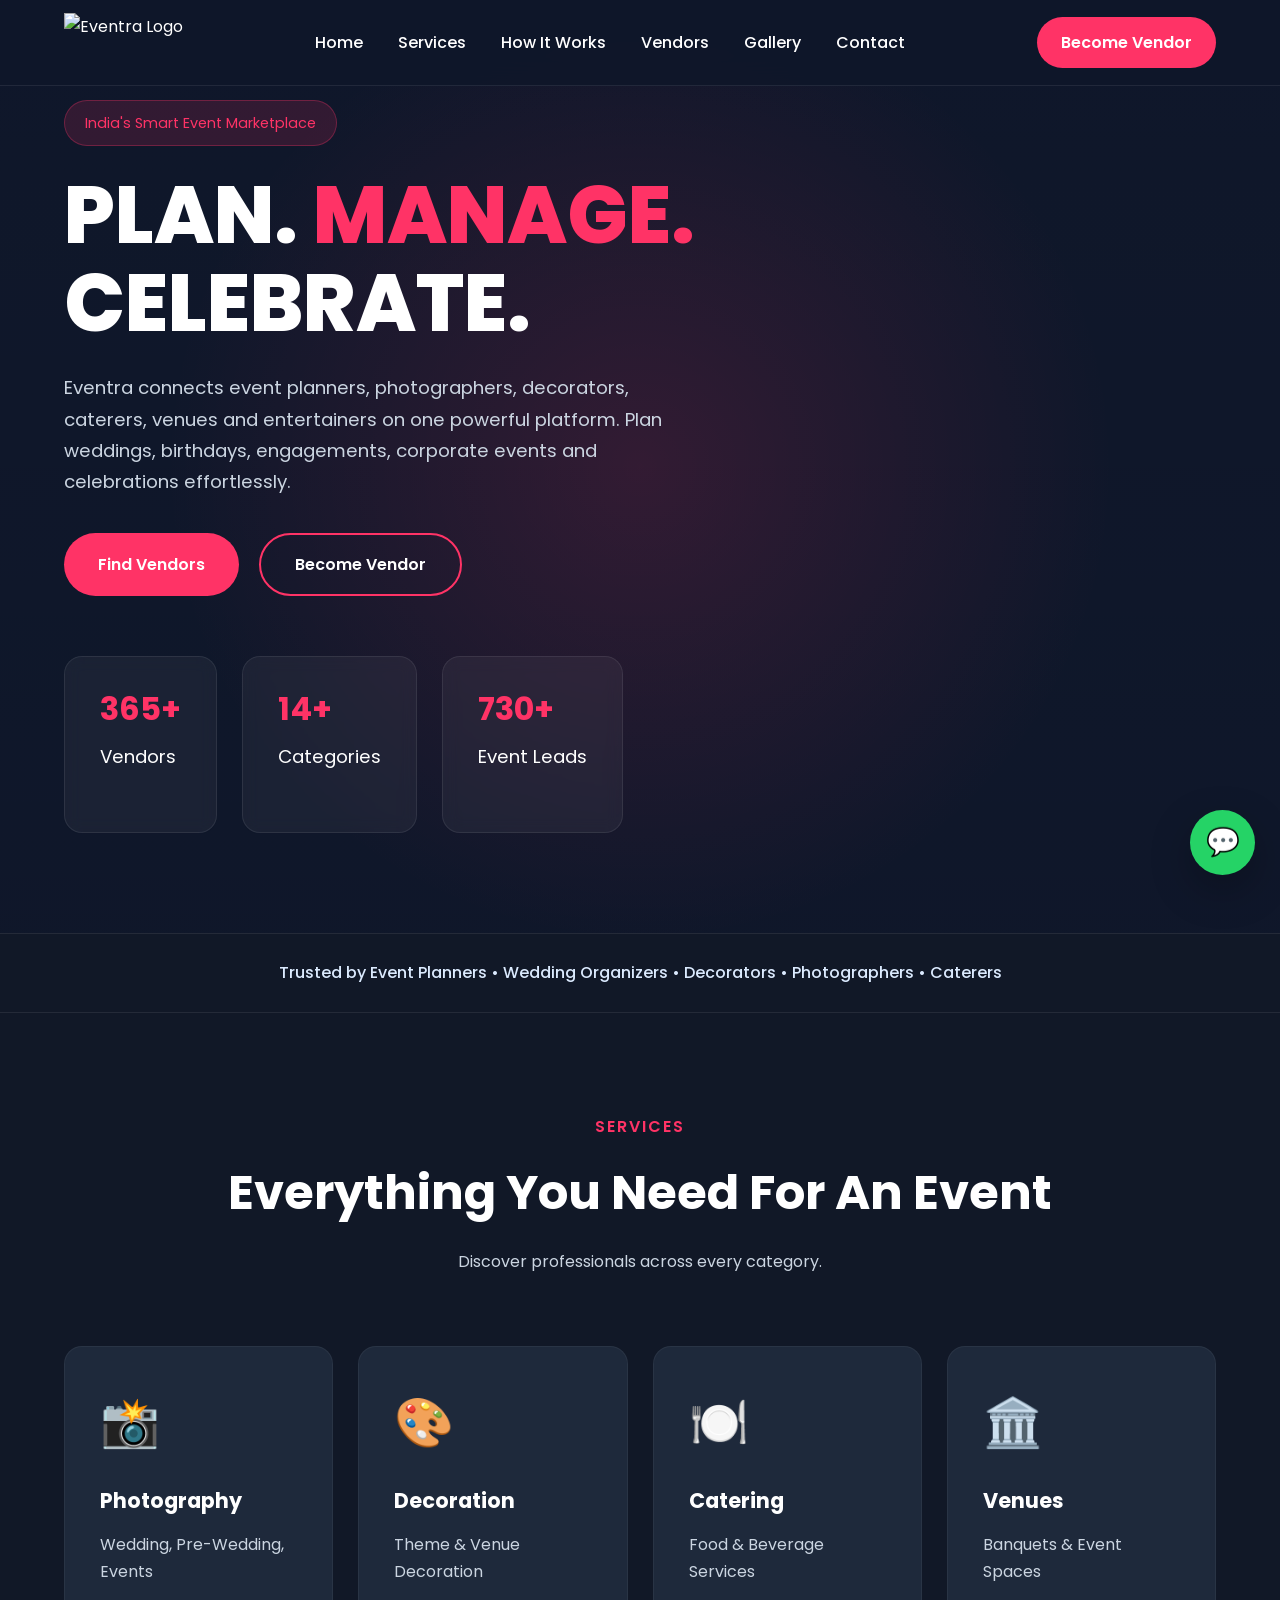
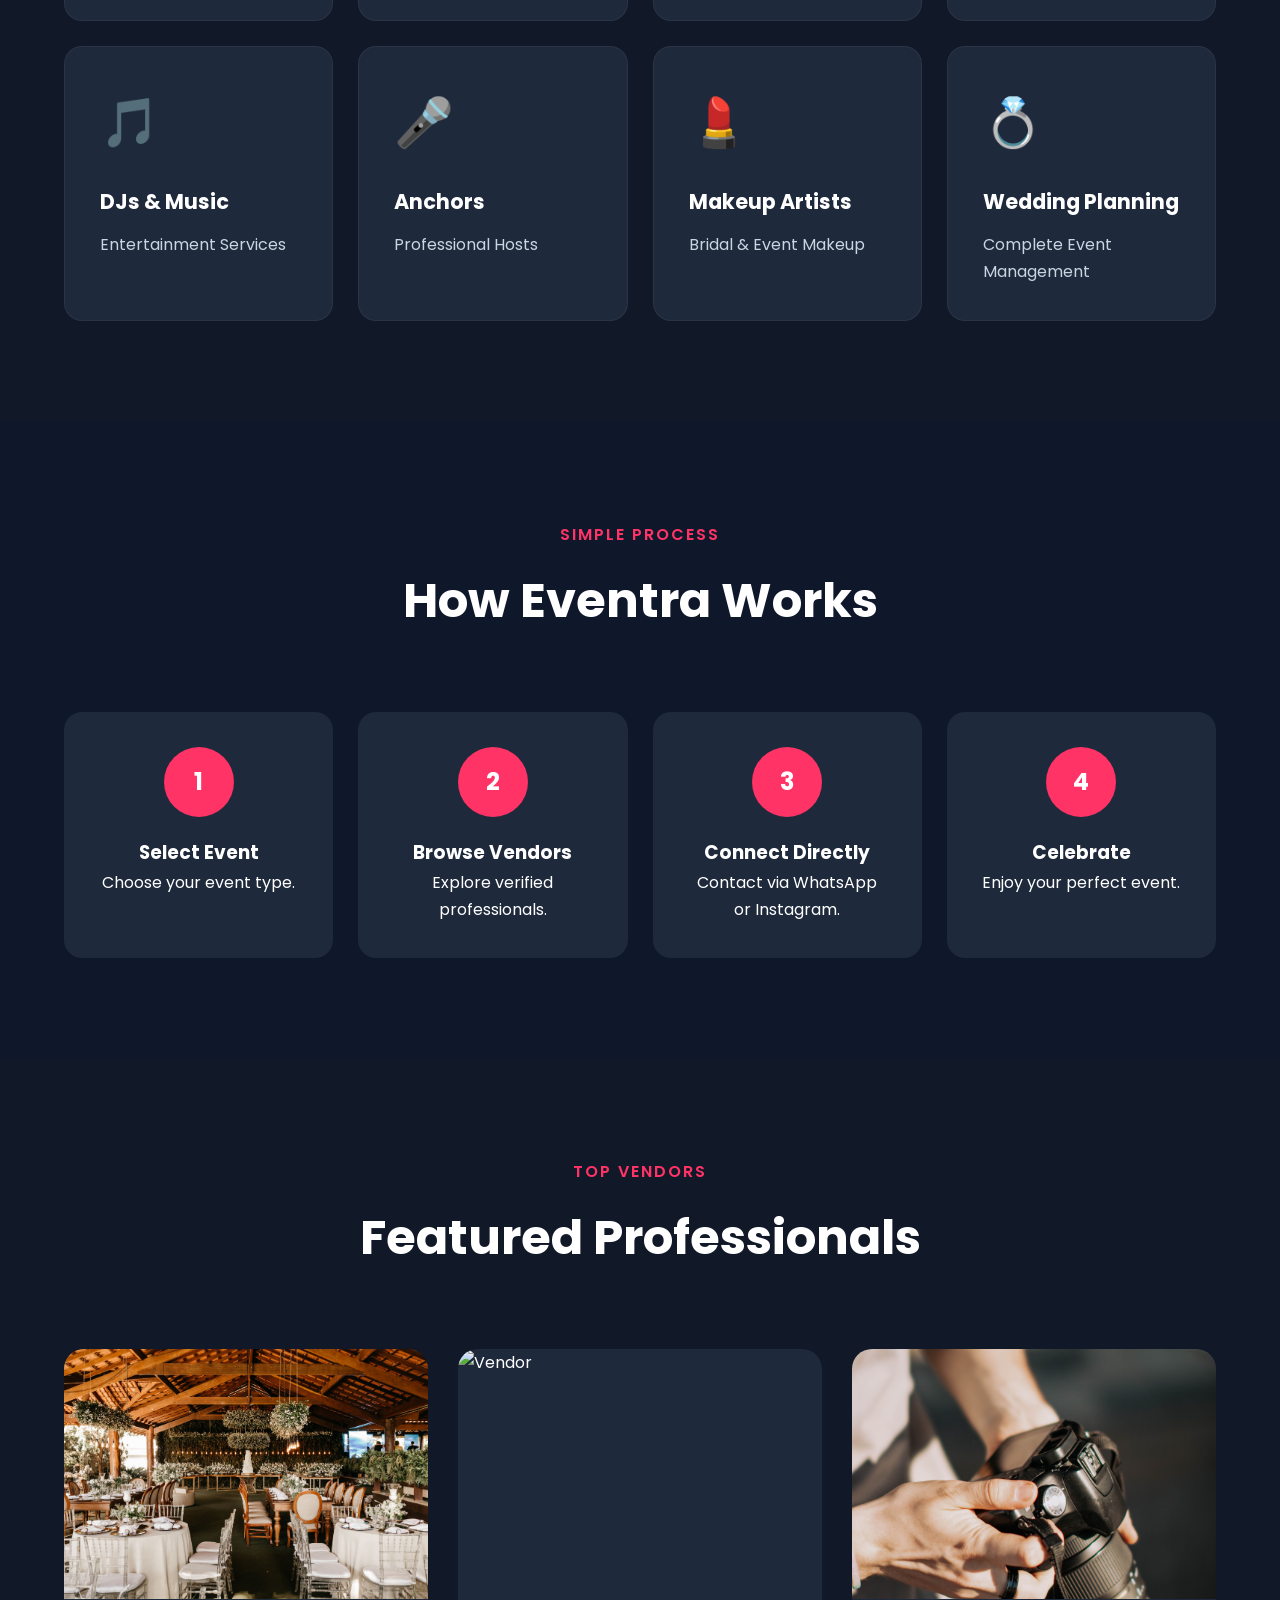
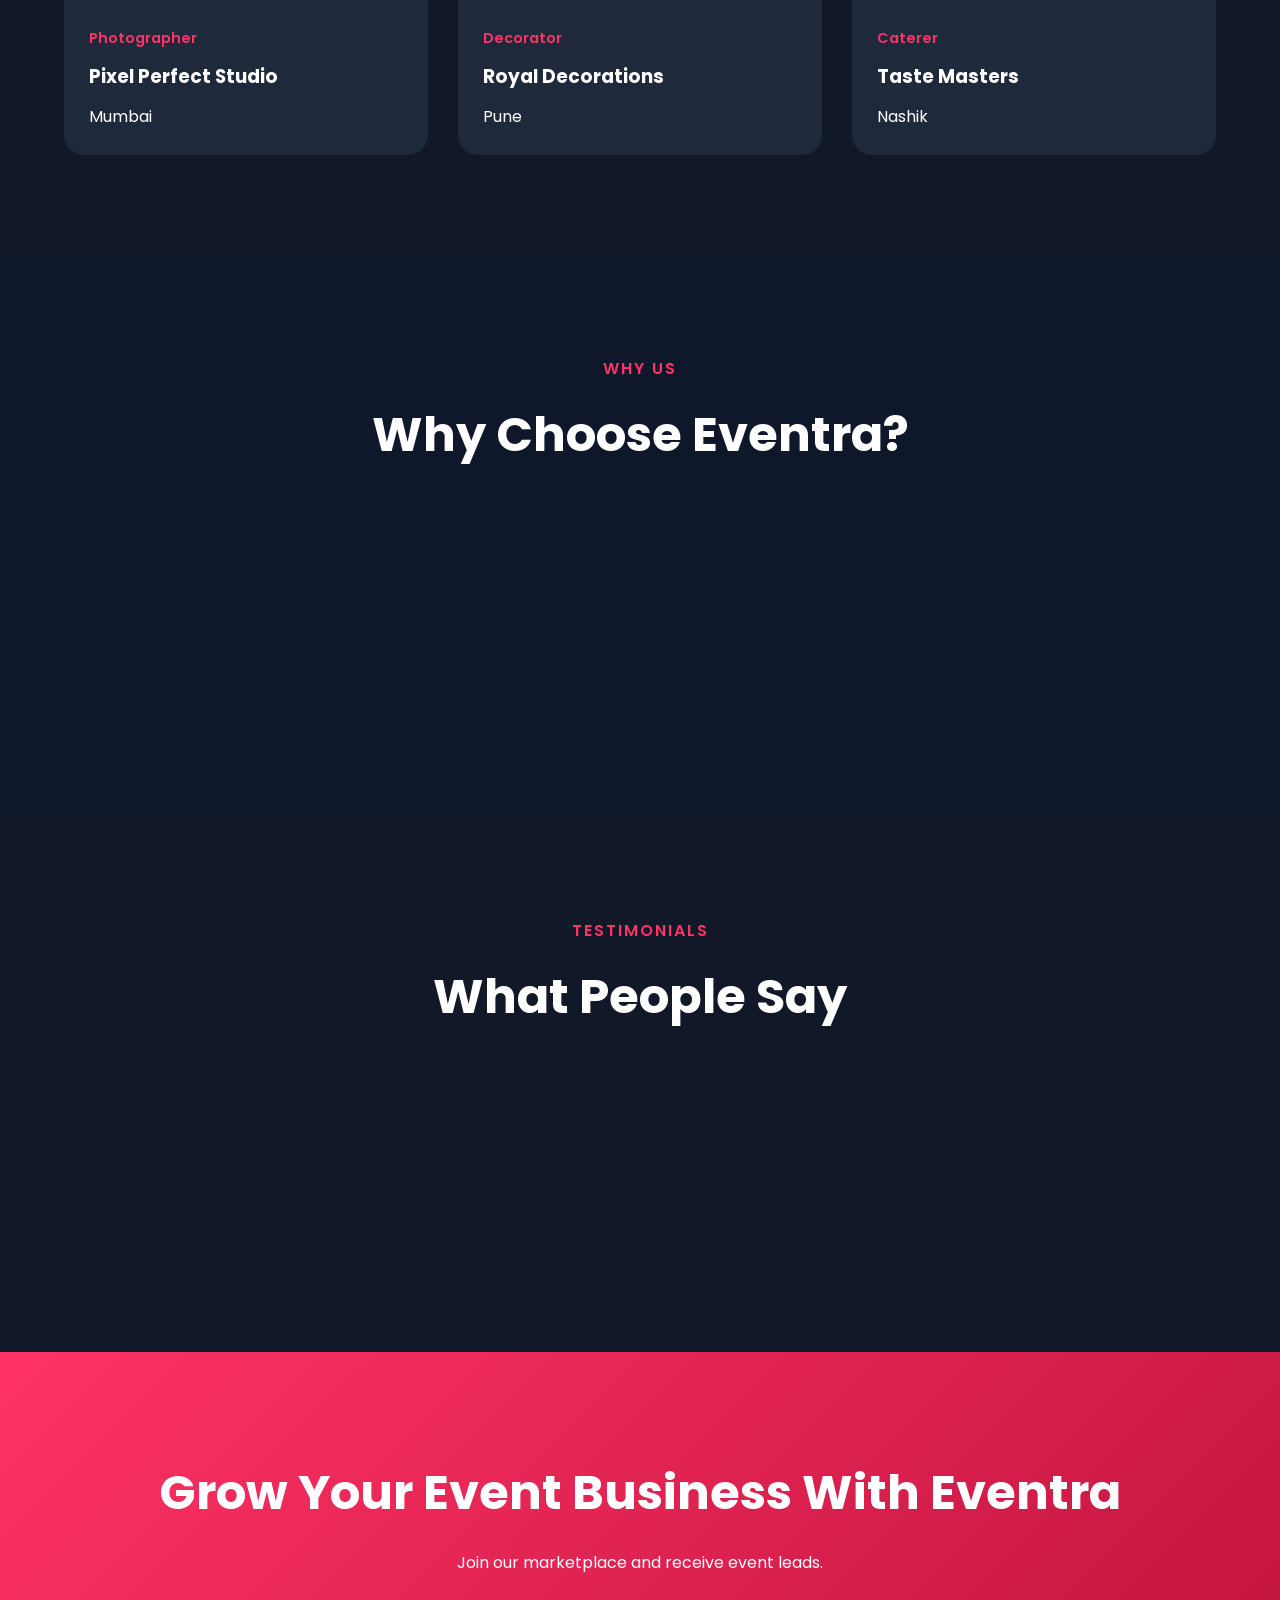
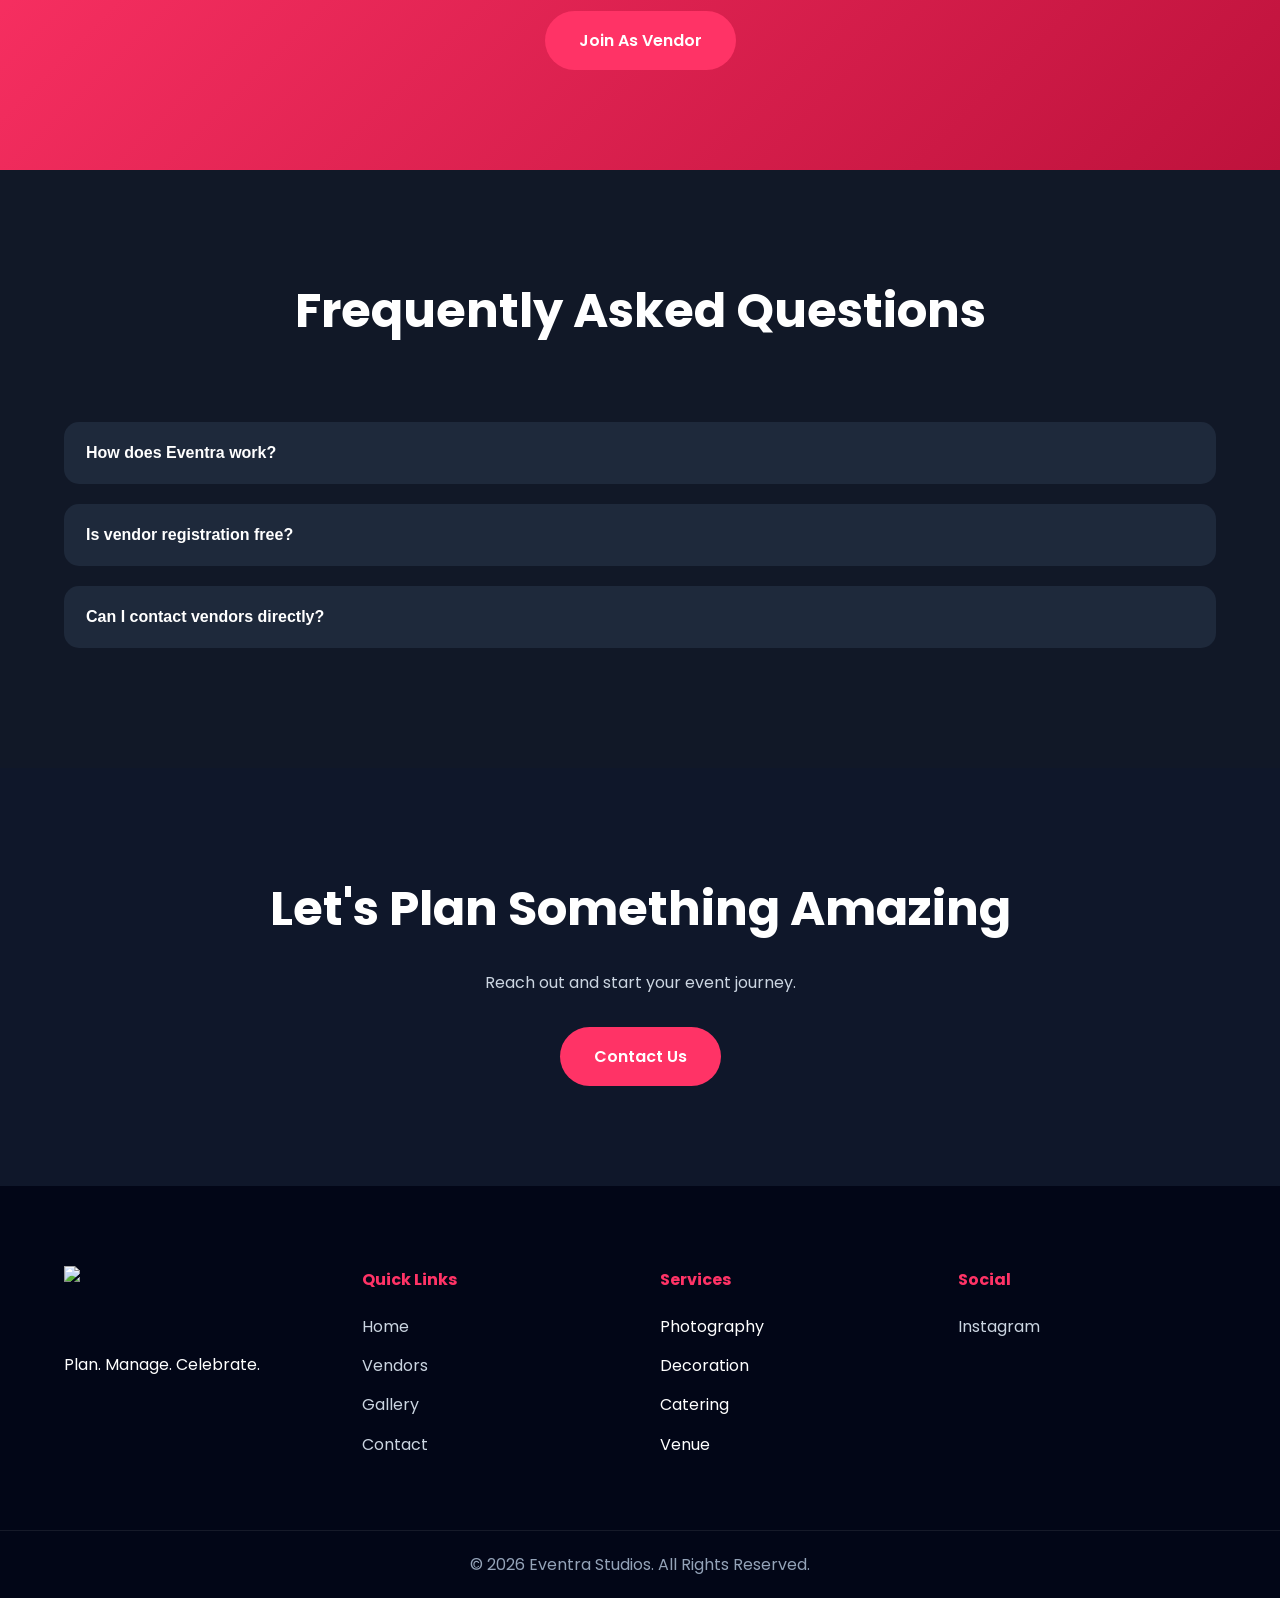
==== commit c0f93714: "images update" ====
--- a/index.html
+++ b/index.html
@@ -71,7 +71,7 @@
 
 <div class="nav-actions">
 
-<a href="pages/become-vendor.html"
+<a href="https://forms.gle/dzy29dtxcdqzey7u9"
 class="btn-nav">
 
 Become Vendor
@@ -140,7 +140,7 @@
 
 </a>
 
-<a href="pages/become-vendor.html"
+<a href="https://forms.gle/dzy29dtxcdqzey7u9"
 class="btn-secondary">
 
 Become Vendor
@@ -621,7 +621,7 @@
 
 </p>
 
-<a href="pages/become-vendor.html"
+<a href="https://forms.gle/dzy29dtxcdqzey7u9"
 class="btn-primary">
 
 Join As Vendor
@@ -819,7 +819,7 @@
 
 </footer>
 
-<a href="https://wa.me/919999999999"
+<a href="https://wa.me/918796047981"
 class="whatsapp-btn"
 target="_blank">
 
